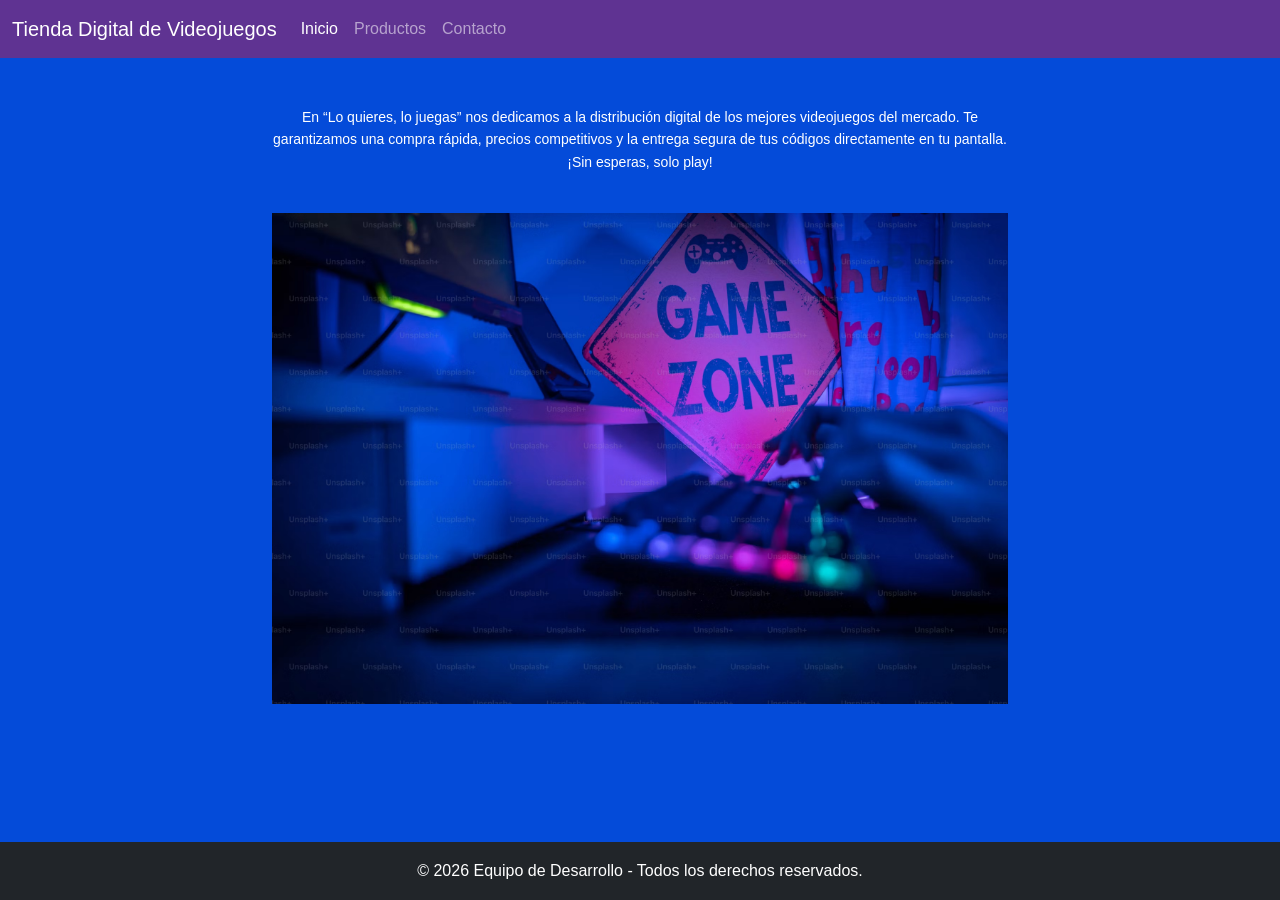
==== index.html @ ff0da939 "Cambios en index, contacto y producto" ====
<!DOCTYPE html>
<html lang="es">
<head>
    <meta charset="UTF-8">
    <meta name="viewport" content="width=device-width, initial-scale=1.0">
    <title>Tienda Digital de Videojuegos - Inicio</title>
    <!-- Bootstrap CSS -->
    <link href="https://cdn.jsdelivr.net/npm/bootstrap@5.3.3/dist/css/bootstrap.min.css" rel="stylesheet" integrity="sha384-QWTKZyjpPEjISv5WaRU9OFeRpok6YctnYmDr5pNlyT2bRjXh0JMhjY6hW+ALEwIH" crossorigin="anonymous">
    <link rel="stylesheet" href="assets/style.css">
</head>
<body class="d-flex flex-column min-vh-100">
    
    <header>
        <!-- Menú Navbar de Bootstrap -->
        <nav class="navbar navbar-expand-lg navbar-custom-color" data-bs-theme="dark">
            <div class="container-fluid">
                <a class="navbar-brand" style="font-family: Arial;" href="index.html">Tienda Digital de Videojuegos</a>
                <button class="navbar-toggler" type="button" data-bs-toggle="collapse" data-bs-target="#menuPrincipal" aria-controls="menuPrincipal" aria-expanded="false" aria-label="Alternar navegación">
                    <span class="navbar-toggler-icon"></span>
                </button>
                <div class="collapse navbar-collapse" id="menuPrincipal">
                    <ul class="navbar-nav">
                        <li class="nav-item">
                            <a class="nav-link active"  aria-current="page" href="index.html">Inicio</a>
                        </li>
                        <li class="nav-item">
                            <a class="nav-link" href="productos.html">Productos</a>
                        </li>
                        <li class="nav-item">
                            <a class="nav-link" href="contacto.html">Contacto</a>
                        </li>
                    </ul>
                </div>
            </div>
        </nav>
    </header>
    
    <!-- Contenido principal centrado con sistema de grillas de Bootstrap -->
    <main class="container my-5 text-center">
        <section class="row">
            <div class="col-md-10 col-lg-8 mx-auto">
                <p style="font-size: 14px; line-height: 1.6; color:#ffffff;">
                    En “Lo quieres, lo juegas” nos dedicamos a la distribución digital de los mejores videojuegos del mercado.
                     Te garantizamos una compra rápida, precios competitivos y la entrega segura de tus códigos directamente en tu pantalla. 
                     ¡Sin esperas, solo play!
                </p>
                <img src="assets/img/img.jpg" class="img-fluid mt-4" alt="representativa de la empresa">
            </div>
        </section>
    </main>

    <!-- Footer estructurado con clases de Bootstrap (bg-dark, text-white, etc.) -->
    <footer class="mt-auto bg-dark text-white text-center py-3">
        <p class="mb-0">&copy; 2026 Equipo de Desarrollo - Todos los derechos reservados.</p>
    </footer>
    
    <!-- Bootstrap JS -->
    <script src="https://cdn.jsdelivr.net/npm/bootstrap@5.3.3/dist/js/bootstrap.bundle.min.js" integrity="sha384-YvpcrYf0tY3lHB60NNkmxc5s9fDVZLESaAA55NDzOxhy9GkcIdslK1eN7N6jIeHz" crossorigin="anonymous"></script>
</body>
</html>
---- assets/style.css ----
/* Su archivo CSS queda limitado únicamente a configuraciones tipográficas globales */
body {
    background-color: #044BD9;
    font-family: Arial, sans-serif;
    line-height: 1.6;
}

.navbar-custom-color {
    background-color: #5F3392;
}
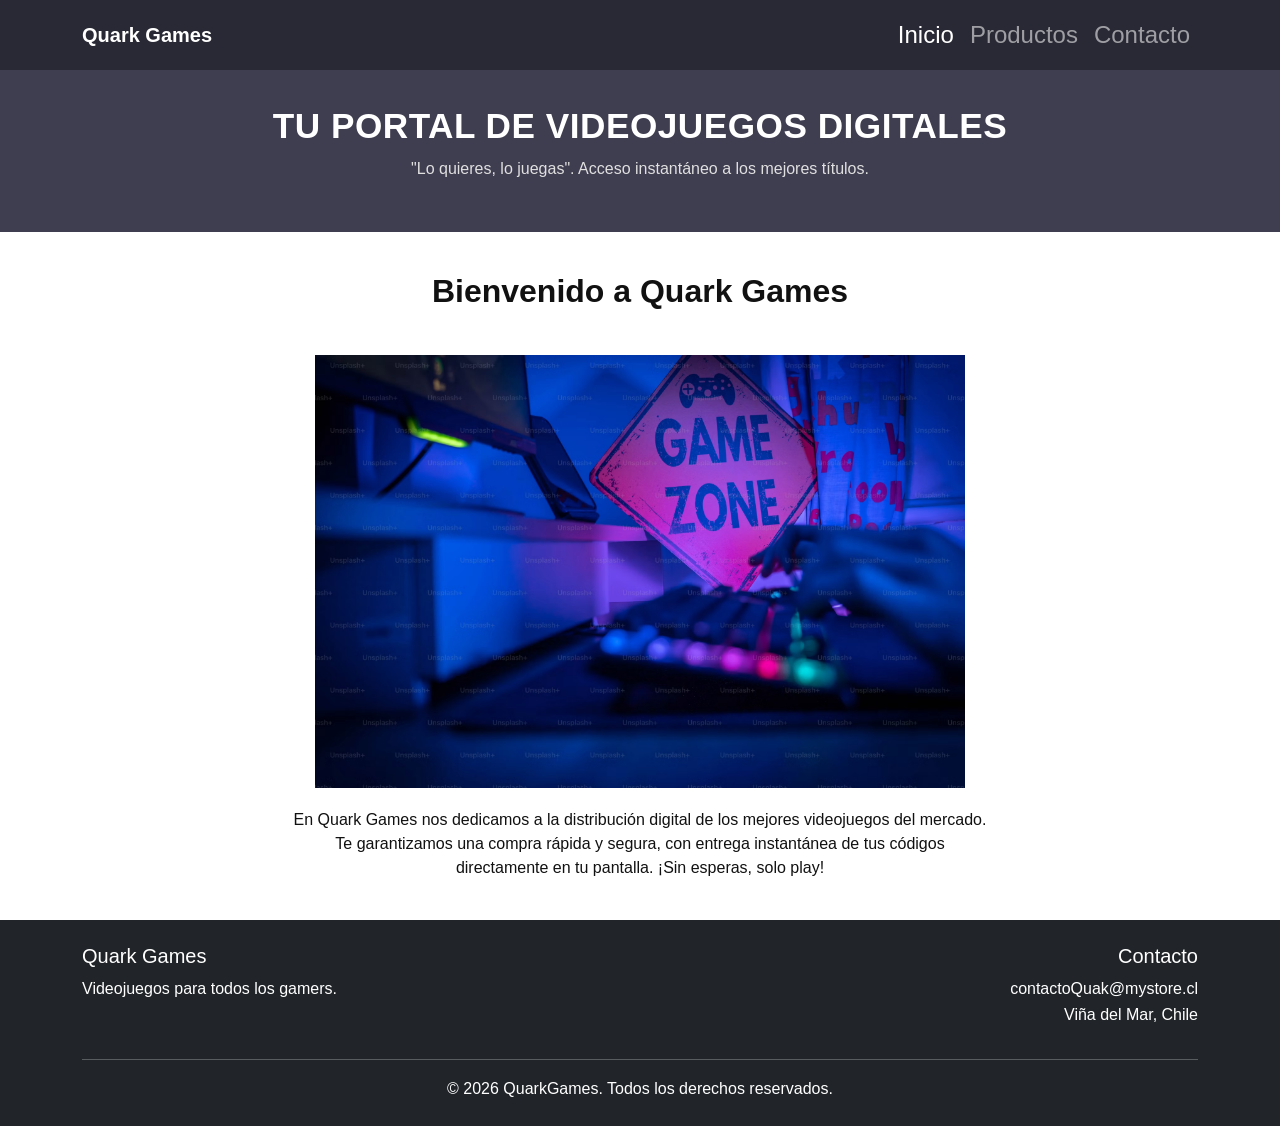
==== commit c20519ad: "Se agrego carpeta js donde se agrego el navbar y el footer, se elimino navbar y footer en los html, " ====
--- a/index.html
+++ b/index.html
@@ -10,51 +10,30 @@
 </head>
 <body class="d-flex flex-column min-vh-100">
     
-    <header>
-        <!-- Menú Navbar de Bootstrap -->
-        <nav class="navbar navbar-expand-lg navbar-custom-color" data-bs-theme="dark">
-            <div class="container-fluid">
-                <a class="navbar-brand" style="font-family: Arial;" href="index.html">Tienda Digital de Videojuegos</a>
-                <button class="navbar-toggler" type="button" data-bs-toggle="collapse" data-bs-target="#menuPrincipal" aria-controls="menuPrincipal" aria-expanded="false" aria-label="Alternar navegación">
-                    <span class="navbar-toggler-icon"></span>
-                </button>
-                <div class="collapse navbar-collapse" id="menuPrincipal">
-                    <ul class="navbar-nav">
-                        <li class="nav-item">
-                            <a class="nav-link active"  aria-current="page" href="index.html">Inicio</a>
-                        </li>
-                        <li class="nav-item">
-                            <a class="nav-link" href="productos.html">Productos</a>
-                        </li>
-                        <li class="nav-item">
-                            <a class="nav-link" href="contacto.html">Contacto</a>
-                        </li>
-                    </ul>
-                </div>
-            </div>
-        </nav>
-    </header>
+    <div id="navbar"></div>
     
+    <header class="hero-banner">
+    <h1>TU PORTAL DE VIDEOJUEGOS DIGITALES</h1>
+    <p>"Lo quieres, lo juegas". Acceso instantáneo a los mejores títulos.</p>
+  </header>
+  
     <!-- Contenido principal centrado con sistema de grillas de Bootstrap -->
-    <main class="container my-5 text-center">
-        <section class="row">
-            <div class="col-md-10 col-lg-8 mx-auto">
-                <p style="font-size: 14px; line-height: 1.6; color:#ffffff;">
-                    En “Lo quieres, lo juegas” nos dedicamos a la distribución digital de los mejores videojuegos del mercado.
-                     Te garantizamos una compra rápida, precios competitivos y la entrega segura de tus códigos directamente en tu pantalla. 
-                     ¡Sin esperas, solo play!
-                </p>
-                <img src="assets/img/img.jpg" class="img-fluid mt-4" alt="representativa de la empresa">
-            </div>
-        </section>
-    </main>
-
+    
+<main class="main-content">
+    <h2>Bienvenido a Quark Games</h2>
+    <div class="image-container">
+      <img src="assets/img/img.jpg" class="img-fluid mt-4" alt="representativa de la empresa">
+    </div>
+    <p class="description">
+      En Quark Games nos dedicamos a la distribución digital de los mejores videojuegos del mercado. Te garantizamos una compra rápida y segura, con entrega instantánea de tus códigos directamente en tu pantalla. ¡Sin esperas, solo play!
+    </p>
+  </main>
     <!-- Footer estructurado con clases de Bootstrap (bg-dark, text-white, etc.) -->
-    <footer class="mt-auto bg-dark text-white text-center py-3">
-        <p class="mb-0">&copy; 2026 Equipo de Desarrollo - Todos los derechos reservados.</p>
-    </footer>
-    
+    <div id="footer"></div>
     <!-- Bootstrap JS -->
-    <script src="https://cdn.jsdelivr.net/npm/bootstrap@5.3.3/dist/js/bootstrap.bundle.min.js" integrity="sha384-YvpcrYf0tY3lHB60NNkmxc5s9fDVZLESaAA55NDzOxhy9GkcIdslK1eN7N6jIeHz" crossorigin="anonymous"></script>
+    <script src="https://cdn.jsdelivr.net/npm/bootstrap@5.3.3/dist/js/bootstrap.bundle.min.js" 
+    integrity="sha384-YvpcrYf0tY3lHB60NNkmxc5s9fDVZLESaAA55NDzOxhy9GkcIdslK1eN7N6jIeHz" 
+    crossorigin="anonymous"></script>
+    <script src="js/app.js"></script>
 </body>
 </html>
--- a/assets/style.css
+++ b/assets/style.css
@@ -1,10 +1,68 @@
 /* Su archivo CSS queda limitado únicamente a configuraciones tipográficas globales */
 body {
-    background-color: #044BD9;
+    background-color: #ffffff;
     font-family: Arial, sans-serif;
     line-height: 1.6;
 }
 
 .navbar-custom-color {
-    background-color: #5F3392;
-}+    background-color: #292935;
+    font-size: 1.5rem;
+}
+
+.hero-banner {
+      background-color: #3F3D50;
+      color: #ffffff;
+      text-align: center;
+      padding: 35px 20px;
+    }
+
+    .hero-banner h1 {
+      font-size: 2.2rem;
+      font-weight: 800;
+      letter-spacing: 0.5px;
+      margin-bottom: 8px;
+      text-transform: uppercase;
+    }
+
+    .hero-banner p {
+      color: #e0e0e0;
+      font-size: 1rem;
+    }
+
+.main-content {
+      background-color: #ffffff;
+      max-width: 900px;
+      margin: 0 auto;
+      padding: 40px 20px;
+      text-align: center;
+    }
+
+    .main-content h2 {
+      font-size: 2rem;
+      font-weight: 700;
+      color: #111111;
+      margin-bottom: 20px;
+    }
+
+    .image-container {
+      width: 100%;
+      max-width: 650px;
+      margin: 0 auto 20px auto;
+      overflow: hidden;
+    }
+
+    .image-container img {
+      width: 100%;
+      height: auto;
+      display: block;
+      object-fit: cover;
+    }
+
+    .description {
+      font-size: 1rem;
+      line-height: 1.5;
+      color: #111111;
+      max-width: 700px;
+      margin: 0 auto;
+    }
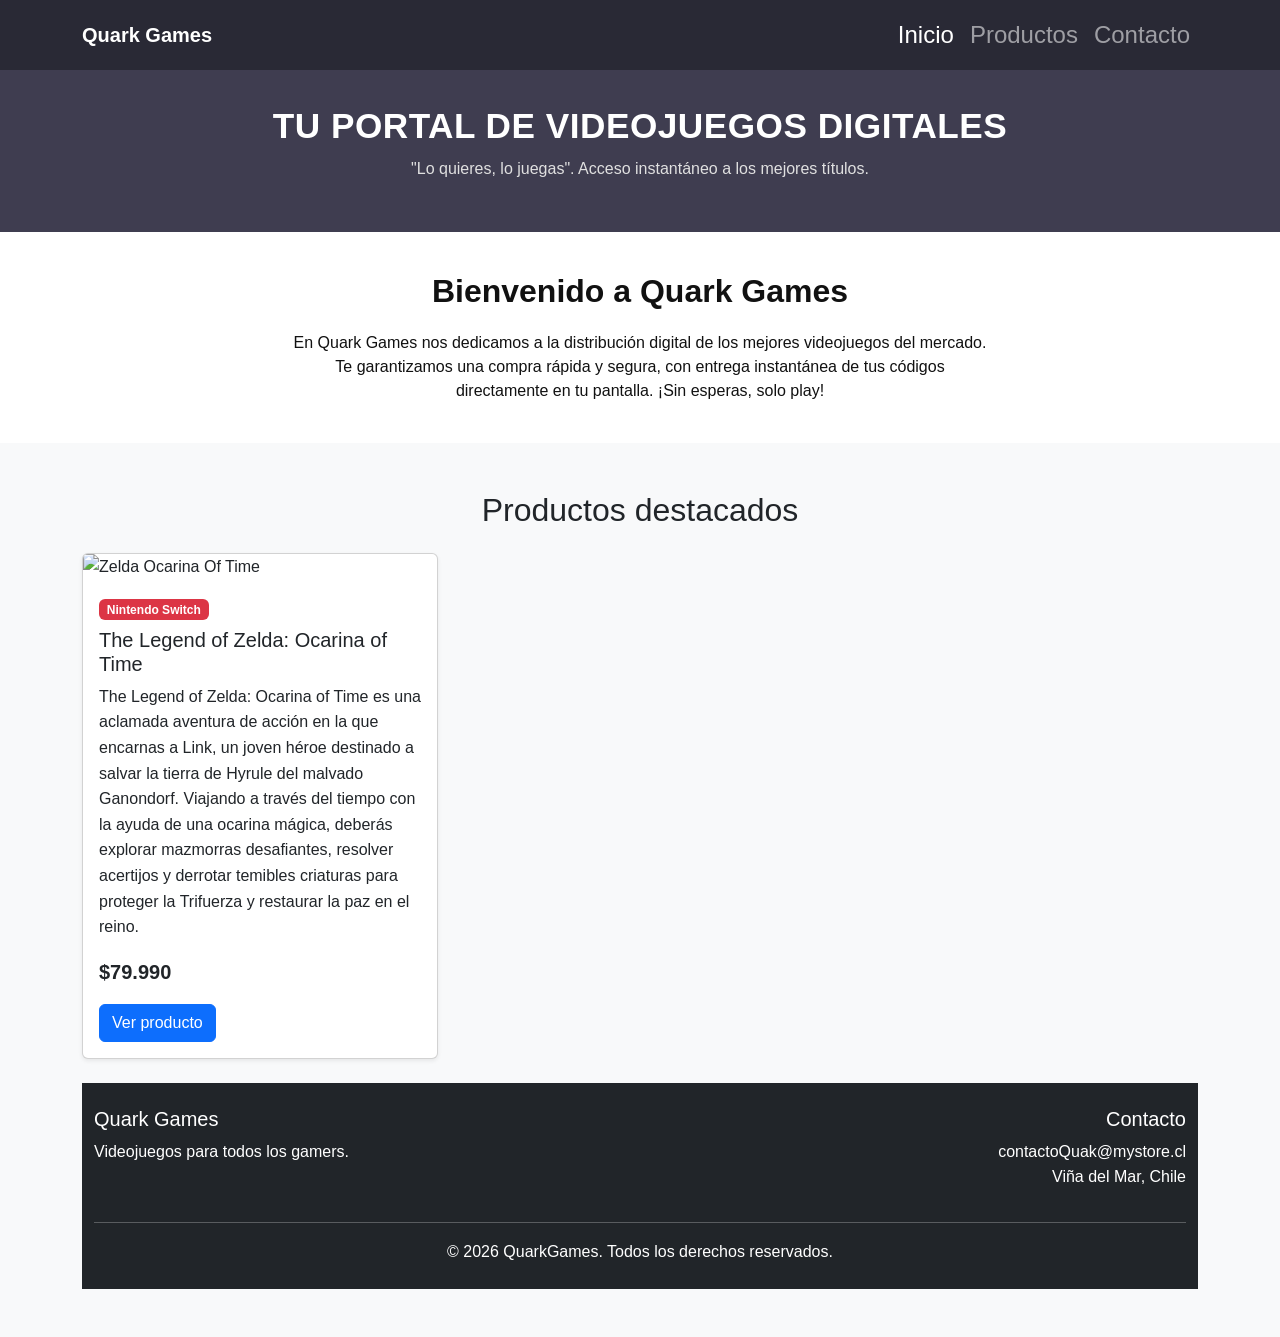
==== commit 6835ff8b: "Cambio en el inicio" ====
--- a/index.html
+++ b/index.html
@@ -21,13 +21,60 @@
     
 <main class="main-content">
     <h2>Bienvenido a Quark Games</h2>
-    <div class="image-container">
-      <img src="assets/img/img.jpg" class="img-fluid mt-4" alt="representativa de la empresa">
-    </div>
     <p class="description">
       En Quark Games nos dedicamos a la distribución digital de los mejores videojuegos del mercado. Te garantizamos una compra rápida y segura, con entrega instantánea de tus códigos directamente en tu pantalla. ¡Sin esperas, solo play!
     </p>
   </main>
+    <!-- Productos destacados -->
+        <section class="bg-light py-5">
+
+            <div class="container">
+
+                <h2 class="text-center mb-4">
+                    Productos destacados
+                </h2>
+
+                <div class="row g-4">
+                  <!-- Primer producto-->
+                  <div class="col-md-6 col-lg-4">
+
+                        <div class="card h-100 shadow-sm">
+
+                            <img src="https://encrypted-tbn0.gstatic.com/shopping?q=tbn:ANd9GcTtWlSPVM62OSfSdIF05Oo5AjEbqCjo5fbnSB6tanavCyViISTxVef-M2kyN6ANFh5VTRTGO80wALrI6WY4m8XafIy_Xq-Mfw"
+                                class="card-img-top" alt="Zelda Ocarina Of Time">
+
+                            <div class="card-body">
+
+                                <span class="badge bg-danger mb-2">
+                                    Nintendo Switch
+                                </span>
+
+                                <h5 class="card-title">
+                                      The Legend of Zelda: Ocarina of Time
+                                </h5>
+
+                                <p class="card-text">
+                                    The Legend of Zelda: Ocarina of Time es una aclamada aventura de acción en la que encarnas a Link, 
+                                    un joven héroe destinado a salvar la tierra de Hyrule del malvado Ganondorf.
+                                     Viajando a través del tiempo con la ayuda de una ocarina mágica,
+                                      deberás explorar mazmorras desafiantes, resolver acertijos y 
+                                      derrotar temibles criaturas para proteger 
+                                      la Trifuerza y restaurar la paz en el reino.
+                                </p>
+
+                                <p class="fw-bold fs-5">
+                                    $79.990
+                                </p>
+
+                                <a href="#" class="btn btn-primary">
+                                    Ver producto
+                                </a>
+
+                            </div>
+
+                        </div>
+
+                    </div>
     <!-- Footer estructurado con clases de Bootstrap (bg-dark, text-white, etc.) -->
     <div id="footer"></div>
     <!-- Bootstrap JS -->
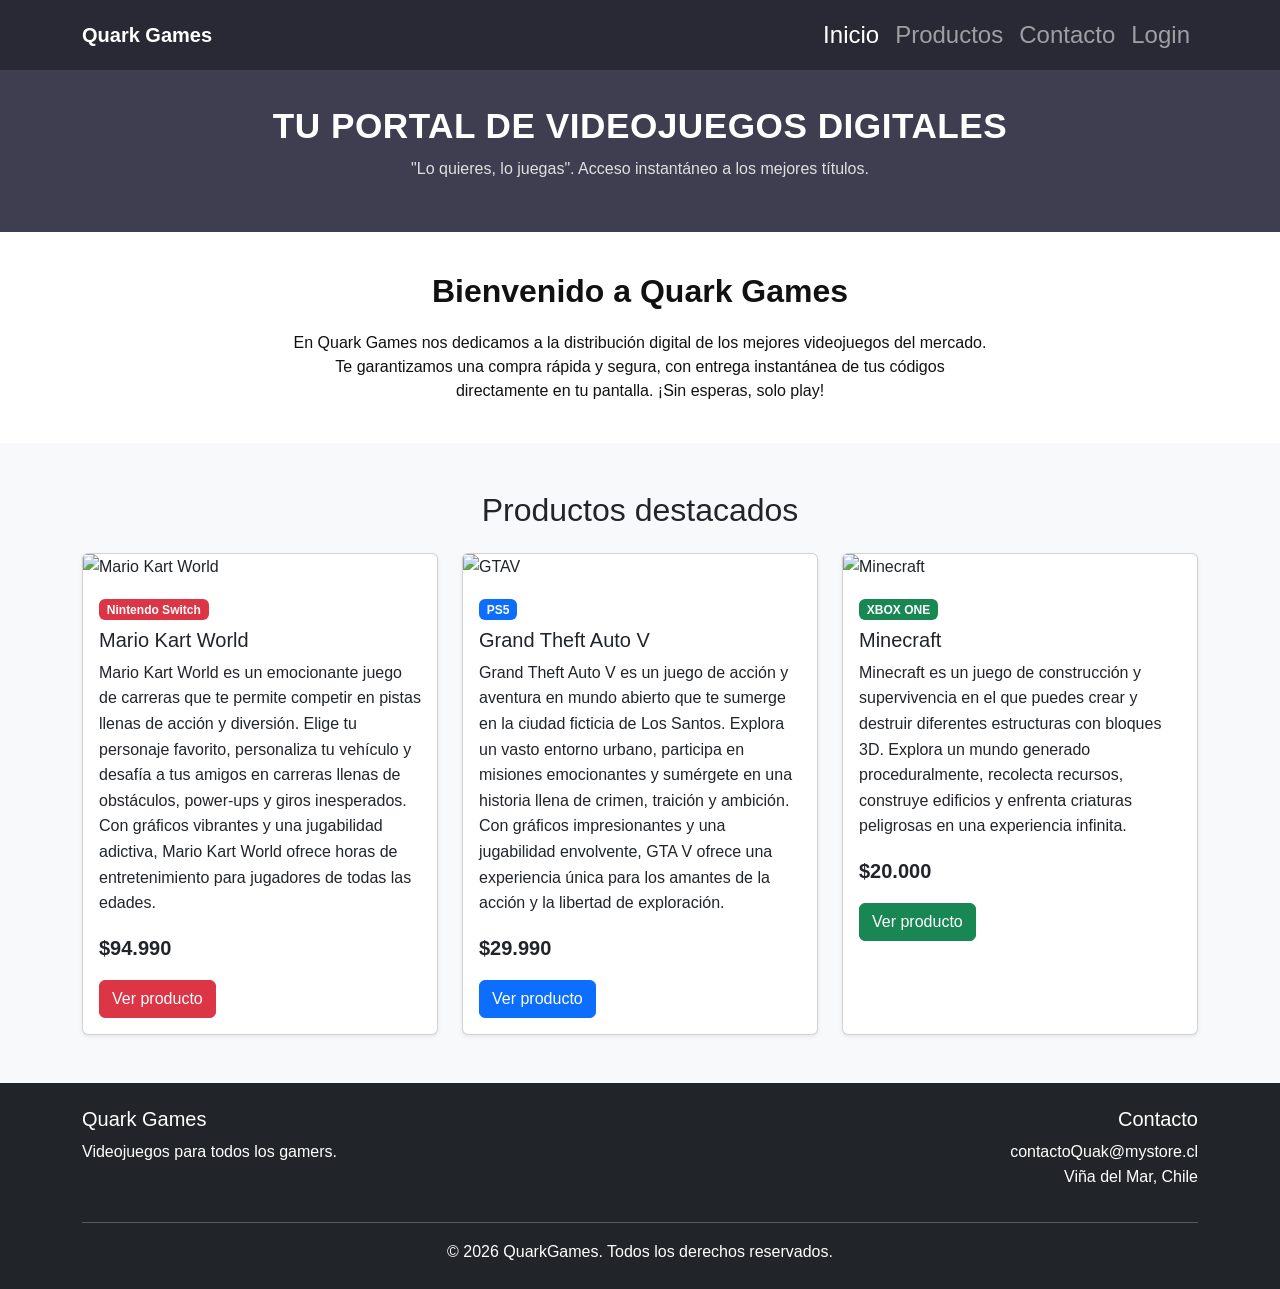
==== commit ca7b0fc5: "Se cambio el inicio y se creo el login" ====
--- a/index.html
+++ b/index.html
@@ -3,7 +3,7 @@
 <head>
     <meta charset="UTF-8">
     <meta name="viewport" content="width=device-width, initial-scale=1.0">
-    <title>Tienda Digital de Videojuegos - Inicio</title>
+    <title>Quark Games - Inicio</title>
     <!-- Bootstrap CSS -->
     <link href="https://cdn.jsdelivr.net/npm/bootstrap@5.3.3/dist/css/bootstrap.min.css" rel="stylesheet" integrity="sha384-QWTKZyjpPEjISv5WaRU9OFeRpok6YctnYmDr5pNlyT2bRjXh0JMhjY6hW+ALEwIH" crossorigin="anonymous">
     <link rel="stylesheet" href="assets/style.css">
@@ -40,8 +40,8 @@
 
                         <div class="card h-100 shadow-sm">
 
-                            <img src="https://encrypted-tbn0.gstatic.com/shopping?q=tbn:ANd9GcTtWlSPVM62OSfSdIF05Oo5AjEbqCjo5fbnSB6tanavCyViISTxVef-M2kyN6ANFh5VTRTGO80wALrI6WY4m8XafIy_Xq-Mfw"
-                                class="card-img-top" alt="Zelda Ocarina Of Time">
+                            <img src="https://cegames.com.co/images/product/202508140415351.png"
+                                class="card-img-top" alt="Mario Kart World">
 
                             <div class="card-body">
 
@@ -50,20 +50,54 @@
                                 </span>
 
                                 <h5 class="card-title">
-                                      The Legend of Zelda: Ocarina of Time
+                                      Mario Kart World
                                 </h5>
 
                                 <p class="card-text">
-                                    The Legend of Zelda: Ocarina of Time es una aclamada aventura de acción en la que encarnas a Link, 
-                                    un joven héroe destinado a salvar la tierra de Hyrule del malvado Ganondorf.
-                                     Viajando a través del tiempo con la ayuda de una ocarina mágica,
-                                      deberás explorar mazmorras desafiantes, resolver acertijos y 
-                                      derrotar temibles criaturas para proteger 
-                                      la Trifuerza y restaurar la paz en el reino.
+                                    Mario Kart World es un emocionante juego de carreras que te permite competir en pistas llenas de acción y diversión. 
+                                    Elige tu personaje favorito, personaliza tu vehículo y desafía a tus amigos en carreras llenas de obstáculos, power-ups y giros inesperados. 
+                                    Con gráficos vibrantes y una jugabilidad adictiva, Mario Kart World ofrece horas de entretenimiento para jugadores de todas las edades.
                                 </p>
 
                                 <p class="fw-bold fs-5">
-                                    $79.990
+                                    $94.990
+                                </p>
+
+                                <a href="#" class="btn btn-danger">
+                                    Ver producto
+                                </a>
+
+                            </div>
+
+                        </div>
+
+                    </div>
+                    <!-- Segundo producto-->
+                    <div class="col-md-6 col-lg-4">
+
+                        <div class="card h-100 shadow-sm">
+
+                            <img src="https://paraguayjuegosdigitales.com/wp-content/uploads/2023/11/1619629788-grand-theft-auto-5-gta-v-gta-5-ps4-647x800.jpg"
+                                class="card-img-top" alt="GTAV">
+
+                            <div class="card-body">
+
+                                <span class="badge bg-primary mb-2">
+                                    PS5
+                                </span>
+
+                                <h5 class="card-title">
+                                      Grand Theft Auto V
+                                </h5>
+
+                                <p class="card-text">
+                                    Grand Theft Auto V es un juego de acción y aventura en mundo abierto que te sumerge en la ciudad ficticia de Los Santos. 
+                                    Explora un vasto entorno urbano, participa en misiones emocionantes y sumérgete en una historia llena de crimen, traición y ambición. 
+                                    Con gráficos impresionantes y una jugabilidad envolvente, GTA V ofrece una experiencia única para los amantes de la acción y la libertad de exploración.
+                                </p>
+
+                                <p class="fw-bold fs-5">
+                                    $29.990
                                 </p>
 
                                 <a href="#" class="btn btn-primary">
@@ -75,8 +109,46 @@
                         </div>
 
                     </div>
+                    <!-- Tercer producto-->
+                    <div class="col-md-6 col-lg-4">
+
+                        <div class="card h-100 shadow-sm">
+
+                            <img src="https://xboxweb.cz/wp-content/uploads/minecraft.jpg"
+                                class="card-img-top" alt="Minecraft">
+
+                            <div class="card-body">
+
+                                <span class="badge bg-success mb-2">
+                                    XBOX ONE
+                                </span>
+
+                                <h5 class="card-title">
+                                    Minecraft
+                                </h5>
+
+                                <p class="card-text">
+                                    Minecraft es un juego de construcción y supervivencia en el que puedes crear y destruir diferentes estructuras con bloques 3D. 
+                                    Explora un mundo generado proceduralmente, recolecta recursos, construye edificios y enfrenta criaturas peligrosas en una experiencia infinita.
+                                </p>
+
+                                <p class="fw-bold fs-5">
+                                    $20.000
+                                </p>
+
+                                <a href="#" class="btn btn-success">
+                                    Ver producto
+                                </a>
+
+                            </div>
+
+                        </div>
+
+                    </div>
+                </div>
+            </section>
     <!-- Footer estructurado con clases de Bootstrap (bg-dark, text-white, etc.) -->
-    <div id="footer"></div>
+    <div id="footer" class="mt-auto w-100"></div>
     <!-- Bootstrap JS -->
     <script src="https://cdn.jsdelivr.net/npm/bootstrap@5.3.3/dist/js/bootstrap.bundle.min.js" 
     integrity="sha384-YvpcrYf0tY3lHB60NNkmxc5s9fDVZLESaAA55NDzOxhy9GkcIdslK1eN7N6jIeHz" 
--- a/assets/style.css
+++ b/assets/style.css
@@ -30,6 +30,10 @@
       font-size: 1rem;
     }
 
+    .footer-custom-color {
+      color: #292935;
+    }
+    
 .main-content {
       background-color: #ffffff;
       max-width: 900px;
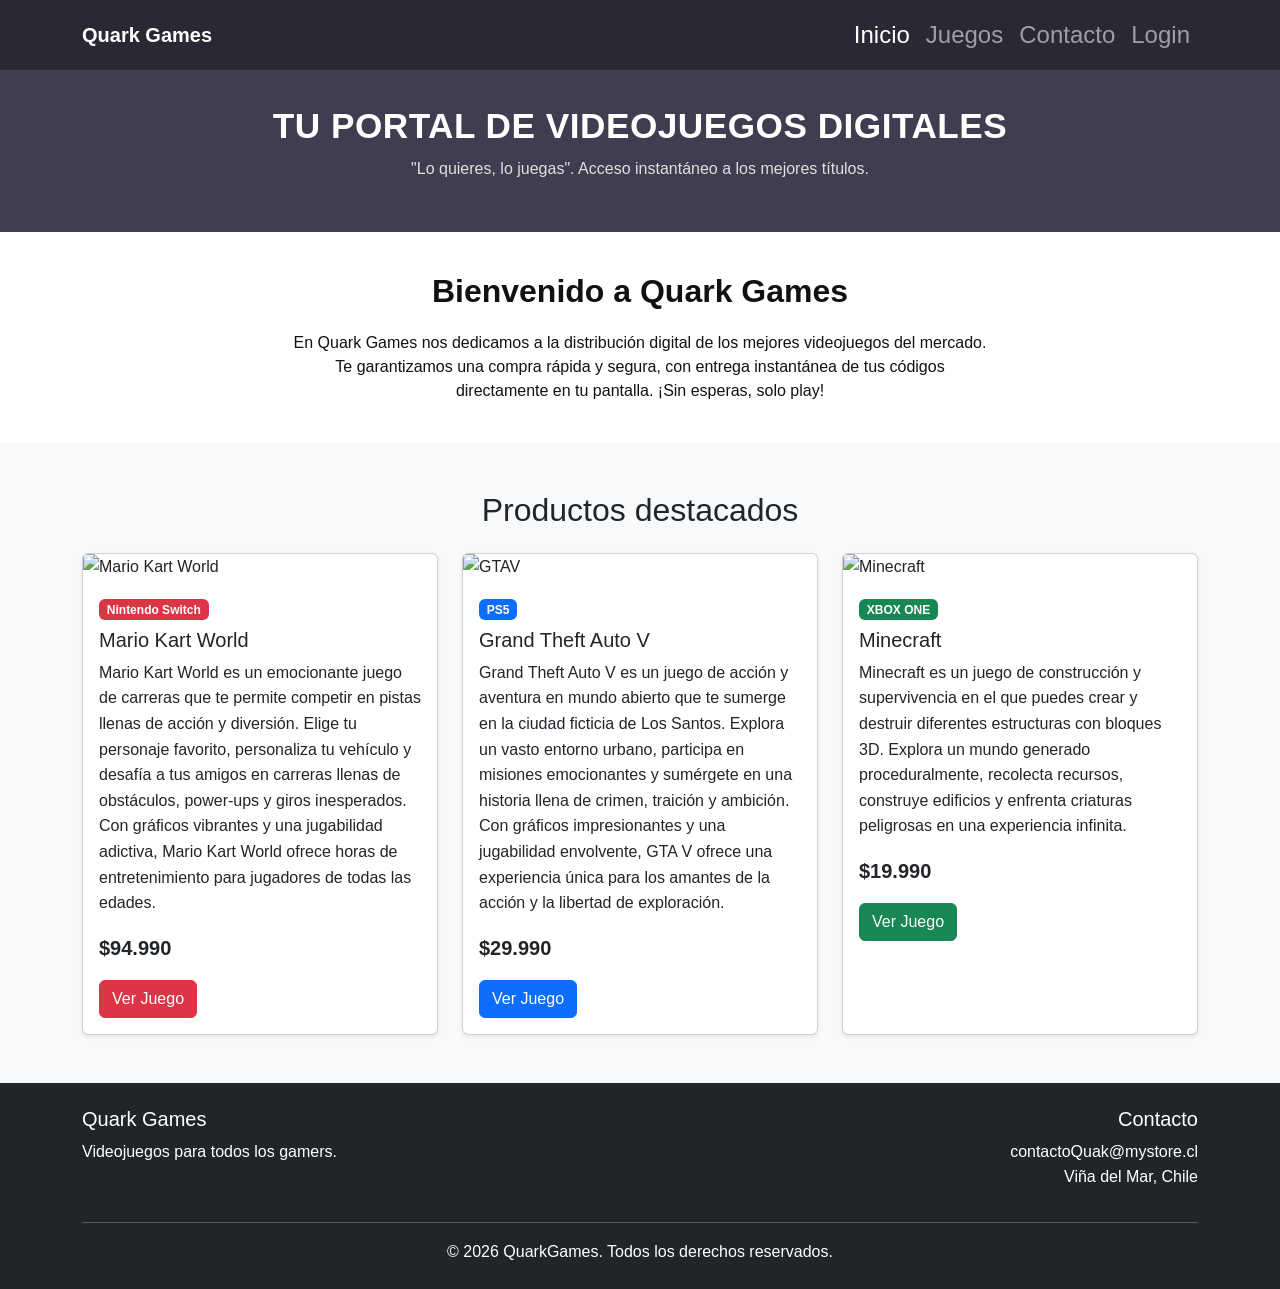
==== commit 6e3a50b1: "Se renombro productos.html por games.html y se creo el apartado de juegos mostrando el total de jueg" ====
--- a/index.html
+++ b/index.html
@@ -64,7 +64,7 @@
                                 </p>
 
                                 <a href="#" class="btn btn-danger">
-                                    Ver producto
+                                    Ver Juego
                                 </a>
 
                             </div>
@@ -101,7 +101,7 @@
                                 </p>
 
                                 <a href="#" class="btn btn-primary">
-                                    Ver producto
+                                    Ver Juego
                                 </a>
 
                             </div>
@@ -133,11 +133,11 @@
                                 </p>
 
                                 <p class="fw-bold fs-5">
-                                    $20.000
+                                    $19.990
                                 </p>
 
                                 <a href="#" class="btn btn-success">
-                                    Ver producto
+                                    Ver Juego
                                 </a>
 
                             </div>
--- a/assets/style.css
+++ b/assets/style.css
@@ -8,6 +8,10 @@
 .navbar-custom-color {
     background-color: #292935;
     font-size: 1.5rem;
+}
+
+.color-gris {
+    color: #292935;
 }
 
 .hero-banner {
@@ -69,4 +73,22 @@
       color: #111111;
       max-width: 700px;
       margin: 0 auto;
+    }
+
+    .btn-login {
+      background-color: #292935;
+      color: #ffffff;
+      font-size: 1rem;
+      font-weight: 600;
+      padding: 10px 20px;
+      border-radius: 5px;
+      text-decoration: none;
+      transition: background-color 0.3s ease, transform 0.2s ease;
+    }
+
+    .register-link {
+      color: #292935;
+      font-size: 0.9rem;
+      text-decoration: none;
+      transition: color 0.3s ease;
     }
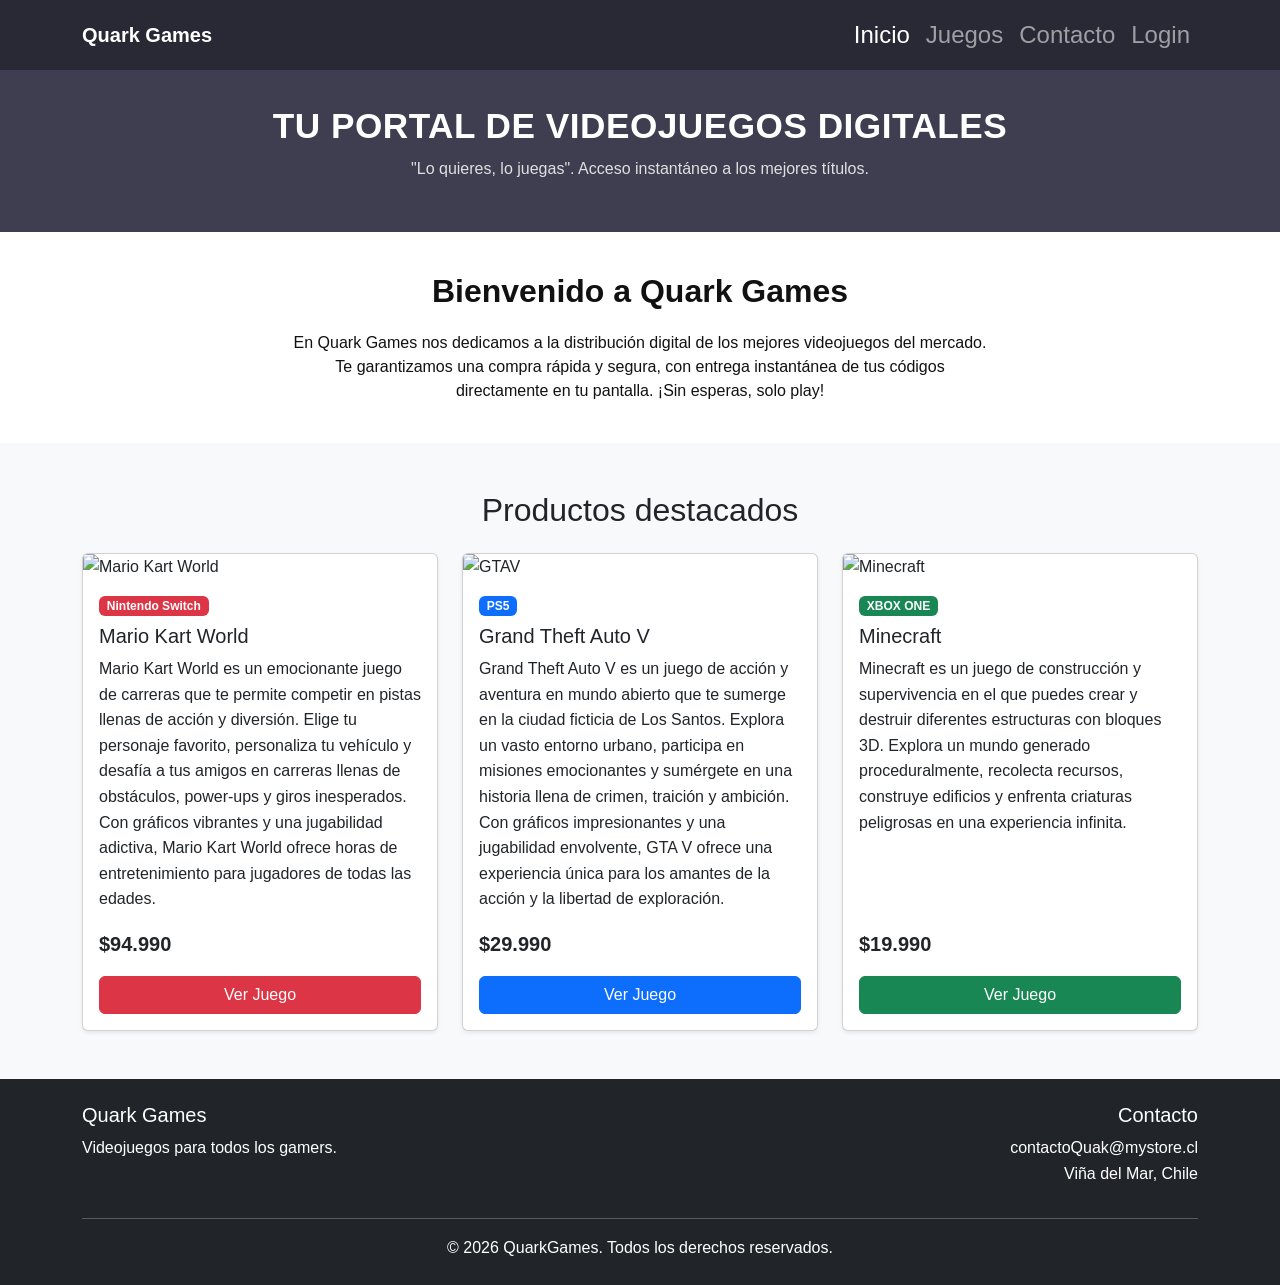
==== commit 69d62e9e: "Se aplico el buscador por nombre y el filtro por consola, aplicado en games.js" ====
--- a/index.html
+++ b/index.html
@@ -43,9 +43,9 @@
                             <img src="https://cegames.com.co/images/product/202508140415351.png"
                                 class="card-img-top" alt="Mario Kart World">
 
-                            <div class="card-body">
+                            <div class="card-body d-flex flex-column">
 
-                                <span class="badge bg-danger mb-2">
+                                <span class="badge bg-danger mb-2 align-self-start">
                                     Nintendo Switch
                                 </span>
 
@@ -53,7 +53,7 @@
                                       Mario Kart World
                                 </h5>
 
-                                <p class="card-text">
+                                <p class="card-text flex-grow-1">
                                     Mario Kart World es un emocionante juego de carreras que te permite competir en pistas llenas de acción y diversión. 
                                     Elige tu personaje favorito, personaliza tu vehículo y desafía a tus amigos en carreras llenas de obstáculos, power-ups y giros inesperados. 
                                     Con gráficos vibrantes y una jugabilidad adictiva, Mario Kart World ofrece horas de entretenimiento para jugadores de todas las edades.
@@ -80,9 +80,9 @@
                             <img src="https://paraguayjuegosdigitales.com/wp-content/uploads/2023/11/1619629788-grand-theft-auto-5-gta-v-gta-5-ps4-647x800.jpg"
                                 class="card-img-top" alt="GTAV">
 
-                            <div class="card-body">
+                            <div class="card-body d-flex flex-column">
 
-                                <span class="badge bg-primary mb-2">
+                                <span class="badge bg-primary mb-2 align-self-start">
                                     PS5
                                 </span>
 
@@ -90,13 +90,13 @@
                                       Grand Theft Auto V
                                 </h5>
 
-                                <p class="card-text">
+                                <p class="card-text flex-grow-1">
                                     Grand Theft Auto V es un juego de acción y aventura en mundo abierto que te sumerge en la ciudad ficticia de Los Santos. 
                                     Explora un vasto entorno urbano, participa en misiones emocionantes y sumérgete en una historia llena de crimen, traición y ambición. 
                                     Con gráficos impresionantes y una jugabilidad envolvente, GTA V ofrece una experiencia única para los amantes de la acción y la libertad de exploración.
                                 </p>
 
-                                <p class="fw-bold fs-5">
+                                <p class="fw-bold fs-5 ">
                                     $29.990
                                 </p>
 
@@ -117,9 +117,9 @@
                             <img src="https://xboxweb.cz/wp-content/uploads/minecraft.jpg"
                                 class="card-img-top" alt="Minecraft">
 
-                            <div class="card-body">
+                            <div class="card-body d-flex flex-column">
 
-                                <span class="badge bg-success mb-2">
+                                <span class="badge bg-success mb-2 align-self-start">
                                     XBOX ONE
                                 </span>
 
@@ -127,7 +127,7 @@
                                     Minecraft
                                 </h5>
 
-                                <p class="card-text">
+                                <p class="card-text flex-grow-1">
                                     Minecraft es un juego de construcción y supervivencia en el que puedes crear y destruir diferentes estructuras con bloques 3D. 
                                     Explora un mundo generado proceduralmente, recolecta recursos, construye edificios y enfrenta criaturas peligrosas en una experiencia infinita.
                                 </p>
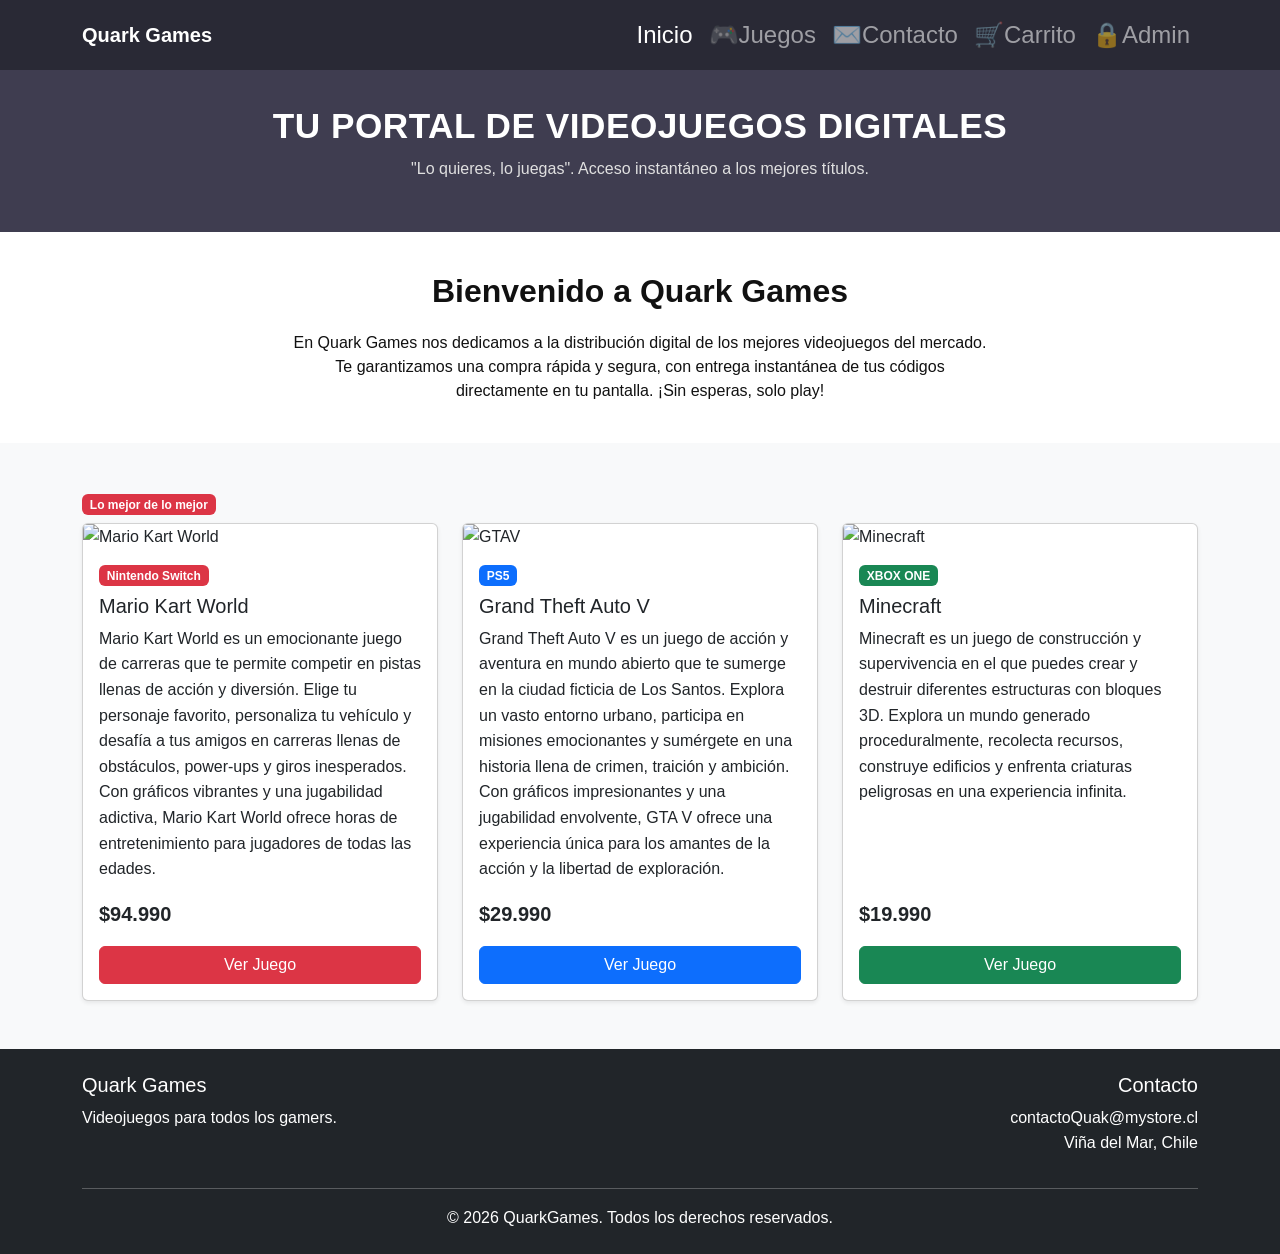
==== commit 0c111622: "Se creo carrito.html y validacion.js, se implemento la validacion en contacto.html y login.html" ====
--- a/index.html
+++ b/index.html
@@ -30,8 +30,8 @@
 
             <div class="container">
 
-                <h2 class="text-center mb-4">
-                    Productos destacados
+                <h2 class="badge bg-danger mb-2">
+                    Lo mejor de lo mejor
                 </h2>
 
                 <div class="row g-4">
@@ -147,6 +147,8 @@
                     </div>
                 </div>
             </section>
+
+    
     <!-- Footer estructurado con clases de Bootstrap (bg-dark, text-white, etc.) -->
     <div id="footer" class="mt-auto w-100"></div>
     <!-- Bootstrap JS -->
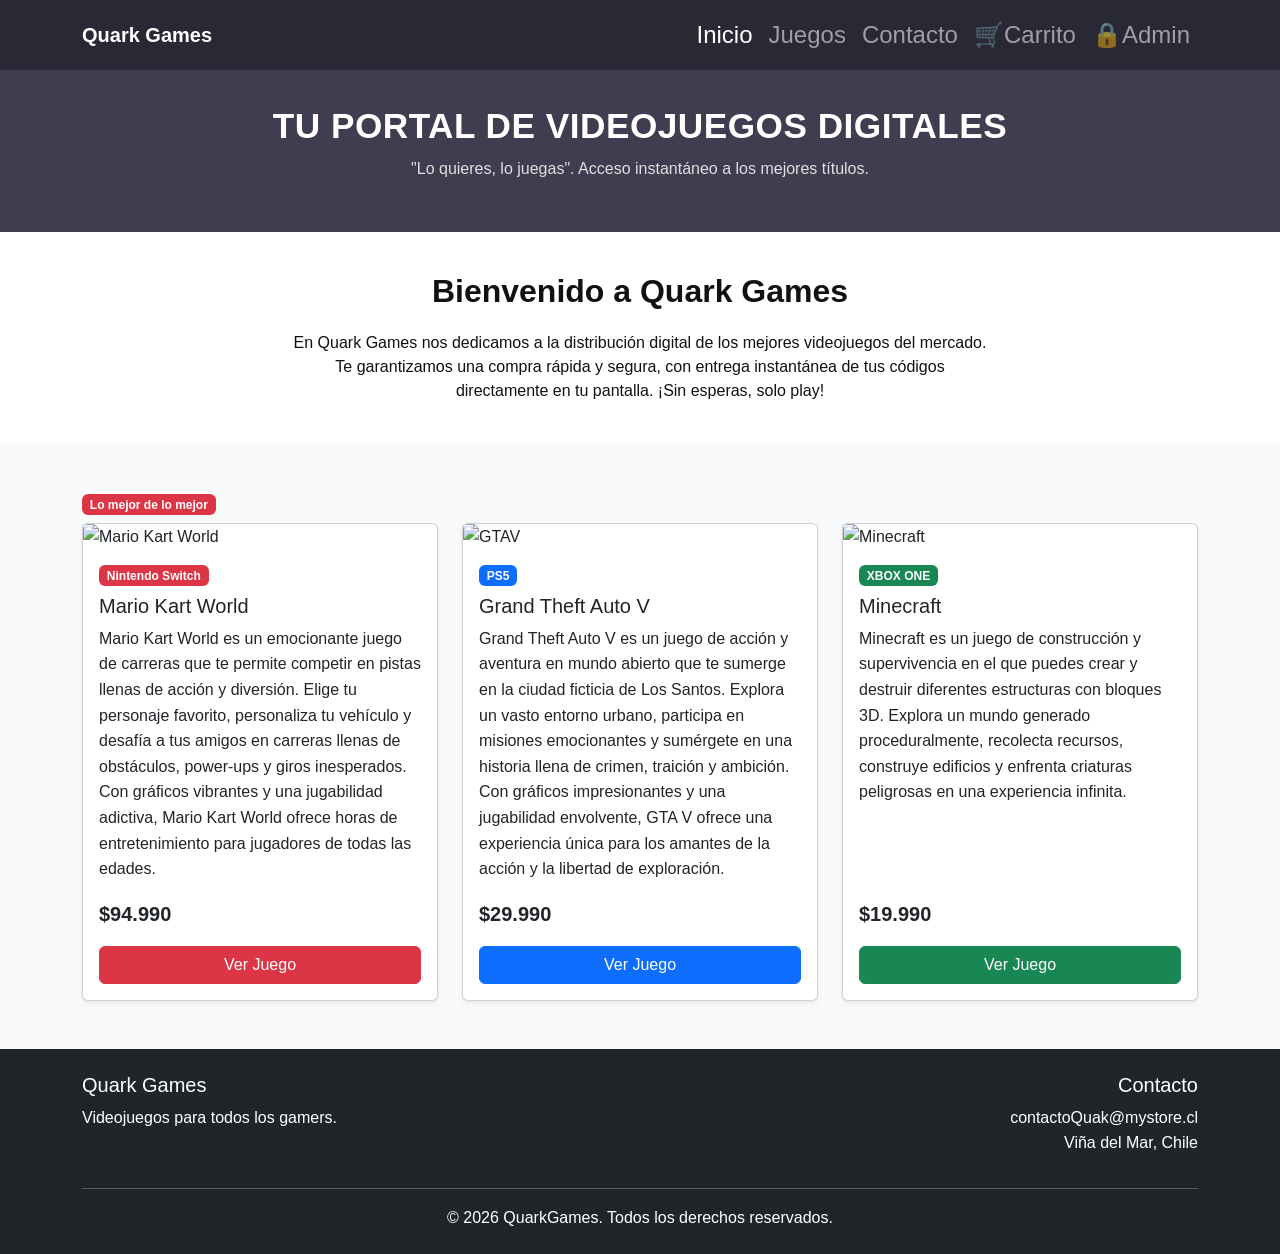
==== commit 5270c2b9: "Se agregaron diferentes estilos en style.css, se creo carrito.js, se creo la funcion de carrito, se " ====
--- a/index.html
+++ b/index.html
@@ -148,8 +148,6 @@
                 </div>
             </section>
 
-    
-    <!-- Footer estructurado con clases de Bootstrap (bg-dark, text-white, etc.) -->
     <div id="footer" class="mt-auto w-100"></div>
     <!-- Bootstrap JS -->
     <script src="https://cdn.jsdelivr.net/npm/bootstrap@5.3.3/dist/js/bootstrap.bundle.min.js" 
--- a/assets/style.css
+++ b/assets/style.css
@@ -3,6 +3,81 @@
     background-color: #ffffff;
     font-family: Arial, sans-serif;
     line-height: 1.6;
+}
+
+.carrito-container {
+    max-width: 1100px;
+    margin: 0 auto;
+}
+
+.item-carrito {
+    background-color: #ffffff;
+    border: 1px solid #e0e0e0;
+    border-radius: 4px;
+    margin-bottom: 15px;
+    padding: 15px;
+    box-shadow: 0 2px 4px rgba(0,0,0,0.02);
+}
+
+.item-imagen {
+    width: 160px;
+    height: 90px;
+    object-fit: cover;
+    border-radius: 2px;
+}
+
+.resumen-caja {
+    background-color: #ffffff;
+    border: 1px solid #e0e0e0;
+    border-radius: 4px;
+    padding: 20px;
+    box-shadow: 0 2px 4px rgba(0,0,0,0.02);
+}
+
+.btn-comprar {
+    background: #000000; /* Negro puro y elegante */
+    color: white;
+    border: none;
+    border-radius: 2px;
+    padding: 10px 20px;
+    font-weight: 500;
+    transition: background-color 0.2s ease-in-out;
+}
+
+.btn-comprar:hover {
+    background: #333333;
+    color: white;
+}
+
+.btn-comprar:disabled {
+    background: #e0e0e0;
+    color: #9e9e9e;
+}
+        .btn-secundario {
+            background-color: #e9ecef;
+            color: #495057;
+            border: none;
+            border-radius: 2px;
+            padding: 10px 20px;
+        }
+        .btn-secundario:hover {
+            background-color: #dde0e3;
+        }
+        .link-sutil {
+            color: #6c757d;
+            text-decoration: none;
+            font-size: 0.85rem;
+            cursor: pointer;
+        }
+        .link-sutil:hover {
+            color: #0d6efd;
+            text-decoration: underline;
+  }
+.mensaje-vacio {
+    background-color: #ffffff;
+    border: 1px solid #e0e0e0;
+    padding: 20px;
+    border-radius: 4px;
 }
 
 .navbar-custom-color {
